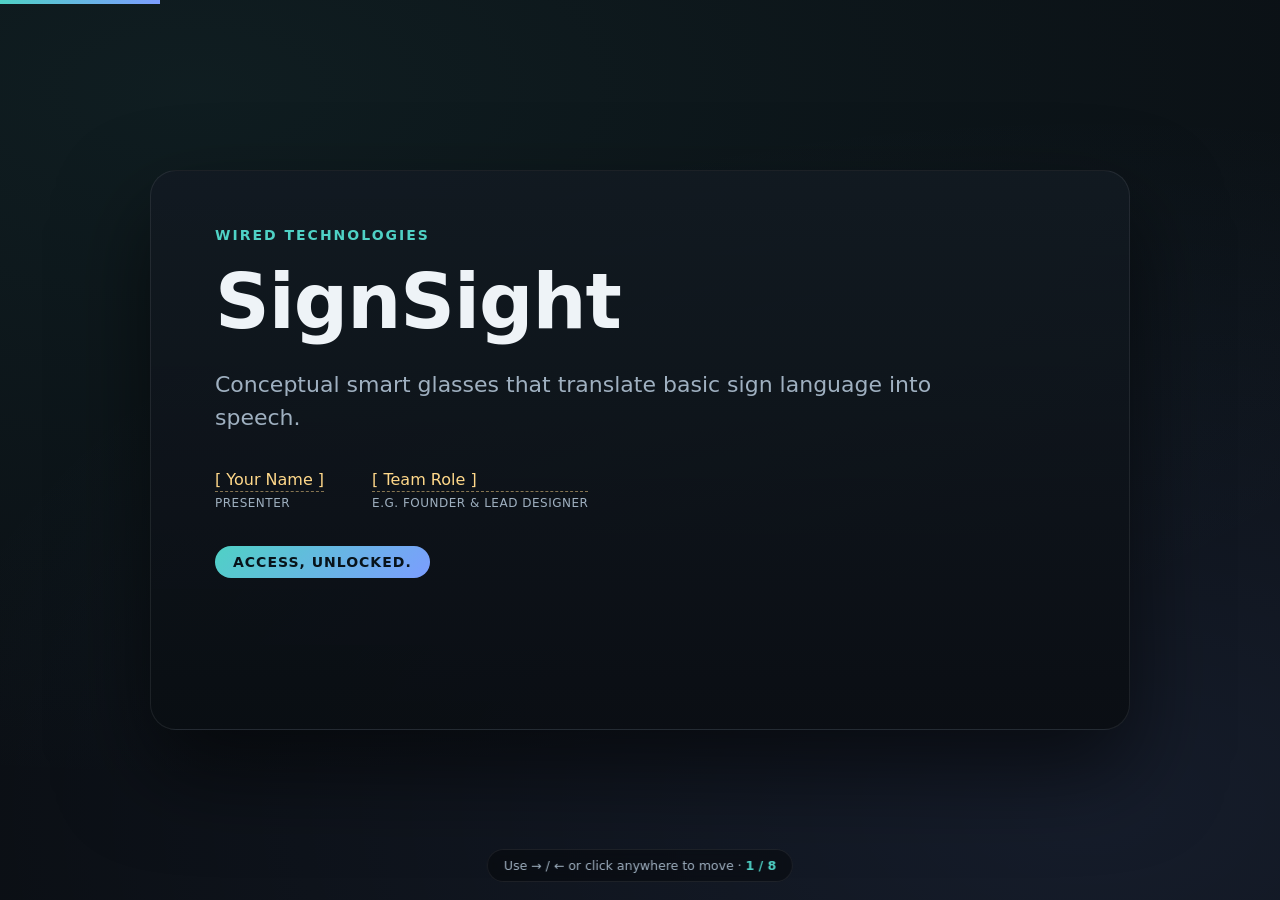
==== slides.html @ ff871e55 "updates" ====
<!DOCTYPE html>
<html lang="en">
<head>
<meta charset="UTF-8" />
<meta name="viewport" content="width=device-width, initial-scale=1.0, maximum-scale=1.0, user-scalable=no" />
<title>Wired Technologies — SignSight Pitch</title>
<link rel="stylesheet" href="style.css" />
</head>
<body>

  <div class="progress" id="progress"></div>
  <div class="nav-hint" id="navHint">Use → / ← or click anywhere to move · <span id="slideCount">1 / 8</span></div>

  <div class="viewport" id="viewport">
    <div class="canvas" id="canvas">

      <!-- 1. INTRODUCTION -->
      <section class="slide" data-scale="1" data-x="0" data-y="0">
        <div class="eyebrow">Wired Technologies</div>
        <h1>SignSight</h1>
        <p class="lead">Conceptual smart glasses that translate basic sign language into speech.</p>
        <div class="intro-meta">
          <div><span class="ph">[ Your Name ]</span><small>Presenter</small></div>
          <div><span class="ph">[ Team Role ]</span><small>e.g. Founder &amp; Lead Designer</small></div>
        </div>
        <div class="tag">Access, unlocked.</div>
      </section>

      <!-- 2. PROBLEM -->
      <section class="slide" data-scale="1.15" data-x="1500" data-y="-120">
        <div class="eyebrow">01 · Problem</div>
        <h2>Communication shouldn't be a barrier to learning.</h2>
        <p class="body">Deaf and hard-of-hearing learners face daily gaps in classrooms and public life — not because they lack ability, but because interpretation is scarce.</p>
        <div class="stat-grid">
          <div class="stat-card"><strong>430M</strong><span>people worldwide have disabling hearing loss (WHO)</span></div>
          <div class="stat-card"><strong>80%</strong><span>of school-age deaf children in low/middle-income countries are out of school</span></div>
          <div class="stat-card"><strong>&lt;3%</strong><span>of deaf children globally learn in a sign language they can use natively</span></div>
        </div>
      </section>

      <!-- 3. SOLUTION -->
      <section class="slide" data-scale="1.1" data-x="3100" data-y="140">
        <div class="eyebrow">02 · Solution</div>
        <h2>SignSight: glasses that listen with the eyes.</h2>
        <p class="body">A camera, on-device AI, and a bone-conduction speaker work together to recognise basic signs and speak them aloud in real time — no interpreter required for everyday phrases.</p>
        <ul class="pill-list">
          <li>Miniature camera</li>
          <li>On-device gesture AI</li>
          <li>Bone-conduction speech output</li>
          <li>Classroom &amp; everyday modes</li>
        </ul>
        <div class="proto-link">
          <div class="proto-card">
            <strong>Live interactive 3D prototype</strong>
            <p>See, rotate and demo the concept: <span class="ph">[ prototype URL / QR code here ]</span></p>
          </div>
        </div>
      </section>

      <!-- 4. MARKET -->
      <section class="slide" data-scale="1.15" data-x="4700" data-y="-160">
        <div class="eyebrow">03 · Market</div>
        <h2>A large, underserved population.</h2>
        <div class="stat-grid three">
          <div class="stat-card"><strong>70M</strong><span>Deaf people worldwide (WFD)</span></div>
          <div class="stat-card"><strong>34M</strong><span>children under 15 with disabling hearing loss</span></div>
          <div class="stat-card"><strong>300+</strong><span>distinct sign languages in use globally</span></div>
          <div class="stat-card"><strong>136M</strong><span>people with hearing loss in the WHO African Region</span></div>
          <div class="stat-card"><strong>80%+</strong><span>of deaf people live in developing countries</span></div>
          <div class="stat-card"><strong>3.8%</strong><span>of Namibia's population (~114,648 people) lives with a disability — 2023 Census</span></div>
        </div>
      </section>

      <!-- 5. CHALLENGE / IMPACT -->
      <section class="slide" data-scale="1.1" data-x="6300" data-y="180">
        <div class="eyebrow">04 · Challenge &amp; Impact</div>
        <h2>Namibia's access gap is real and measurable.</h2>
        <div class="two-col">
          <div>
            <h3>Friction today</h3>
            <ul class="check-list">
              <li>Only a handful of specialised schools (e.g. Eluwa Special School, Windhoek School for the Deaf)</li>
              <li>Severe shortage of qualified sign-language interpreters nationwide</li>
              <li>Mainstream classrooms often lack any interpretation support</li>
              <li>Public offices and services frequently inaccessible to Deaf Namibians</li>
            </ul>
          </div>
          <div>
            <h3>Value created</h3>
            <ul class="check-list positive">
              <li>Real-time basic communication without waiting for an interpreter</li>
              <li>Supports inclusion in mainstream classrooms, not just special schools</li>
              <li>Lowers the everyday cost of simple interactions (greetings, yes/no, help)</li>
              <li>Complements — never replaces — professional interpreters</li>
            </ul>
          </div>
        </div>
        <p class="tiny-note">~8,300 culturally Deaf Namibians are estimated to use Namibian Sign Language natively (some older estimates of hearing-impaired individuals exceed 20,000).</p>
      </section>

      <!-- 6. COMPETITIVE ADVANTAGE -->
      <section class="slide" data-scale="1.1" data-x="7900" data-y="-140">
        <div class="eyebrow">05 · Competitive Advantage</div>
        <h2>Why this approach wins.</h2>
        <div class="adv-grid">
          <div class="adv-card"><h3>On-device first</h3><p>Core recognition works offline — critical where connectivity is unreliable.</p></div>
          <div class="adv-card"><h3>Hardware-agnostic vocabulary</h3><p>Sign vocabularies can be updated per region/language without redesigning hardware.</p></div>
          <div class="adv-card"><h3>Discreet, wearable form</h3><p>Looks and wears like ordinary glasses — no stigma, no bulky external device.</p></div>
          <div class="adv-card"><h3>Built with local context</h3><p>Designed around Namibian Sign Language and classroom realities first, then scaled outward.</p></div>
        </div>
      </section>

      <!-- 7. TEAM -->
      <section class="slide" data-scale="1.1" data-x="9500" data-y="160">
        <div class="eyebrow">06 · Team</div>
        <h2>The people executing the mission.</h2>
        <div class="team-grid">
          <div class="team-card"><div class="avatar">?</div><strong class="ph">[ Name ]</strong><span class="ph">[ Role — e.g. Founder / CEO ]</span></div>
          <div class="team-card"><div class="avatar">?</div><strong class="ph">[ Name ]</strong><span class="ph">[ Role — e.g. Hardware Lead ]</span></div>
          <div class="team-card"><div class="avatar">?</div><strong class="ph">[ Name ]</strong><span class="ph">[ Role — e.g. AI / ML Lead ]</span></div>
          <div class="team-card"><div class="avatar">?</div><strong class="ph">[ Name ]</strong><span class="ph">[ Role — e.g. Education Partnerships ]</span></div>
        </div>
      </section>

      <!-- 8. ASK -->
      <section class="slide final" data-scale="1.2" data-x="11100" data-y="-100">
        <div class="eyebrow">07 · Ask</div>
        <h2>What we need to move faster.</h2>
        <div class="ask-grid">
          <div class="ask-card"><strong>Funding</strong><p>Seed support to build a working hardware prototype beyond this concept.</p></div>
          <div class="ask-card"><strong>Pilot schools</strong><p>2–3 Namibian classrooms to trial the concept with real learners and teachers.</p></div>
          <div class="ask-card"><strong>Technical collaborators</strong><p>Gesture-recognition / embedded-AI expertise to validate feasibility.</p></div>
          <div class="ask-card"><strong>Deaf community partnership</strong><p>Guidance from Deaf Namibians and interpreters to keep this respectful and useful.</p></div>
        </div>
        <div class="thanks">
          <h2>Thank you.</h2>
          <p class="ph">[ contact email / handle ]</p>
        </div>
      </section>

    </div>
  </div>

  <script src="script.js"></script>
</body>
</html>
---- style.css ----
:root{
  --accent: #4fd1c5;
  --accent-2: #7c9dff;
  --bg: #0a0e13;
  --panel: #121a22;
  --text: #eef3f7;
  --muted: #9fb0c0;
  --border: rgba(255,255,255,0.08);
}

*{box-sizing:border-box;}
html,body{
  margin:0; padding:0; width:100%; height:100%;
  background: var(--bg);
  color: var(--text);
  font-family: 'Segoe UI', system-ui, -apple-system, sans-serif;
  overflow:hidden;
}

.viewport{
  position:absolute; inset:0;
  overflow:hidden;
  perspective: 1600px;
  background:
    radial-gradient(1400px 700px at 15% 10%, rgba(79,209,197,0.08), transparent),
    radial-gradient(1200px 700px at 85% 90%, rgba(124,157,255,0.10), transparent),
    var(--bg);
  cursor: pointer;
}

.canvas{
  position:absolute;
  top:50%; left:50%;
  width:0; height:0;
  transform-style: preserve-3d;
  transition: transform 1.1s cubic-bezier(.65,0,.35,1);
  will-change: transform;
}

.slide{
  position:absolute;
  width: 980px;
  min-height: 560px;
  left:0; top:0;
  transform: translate(-50%,-50%);
  padding: 56px 64px;
  background: linear-gradient(180deg, rgba(18,26,34,0.9), rgba(10,14,19,0.94));
  border: 1px solid var(--border);
  border-radius: 26px;
  box-shadow: 0 40px 90px rgba(0,0,0,0.55);
  opacity: 0.25;
  transition: opacity .6s ease;
}
.slide.active{ opacity:1; }

.eyebrow{
  color: var(--accent);
  font-size: 14px;
  letter-spacing: 2px;
  text-transform: uppercase;
  font-weight:700;
  margin-bottom: 14px;
}

h1{ font-size: 76px; margin:0 0 14px; letter-spacing:-1px; }
h2{ font-size: 42px; margin:0 0 20px; letter-spacing:-0.5px; line-height:1.15; }
h3{ font-size: 18px; margin:0 0 8px; color: var(--accent); }

.lead{ font-size:22px; color:var(--muted); max-width:720px; line-height:1.5; }
.body{ font-size:19px; color:var(--muted); max-width:760px; line-height:1.6; margin-bottom:28px; }

.tag{
  margin-top:36px; display:inline-block;
  font-size:14px; letter-spacing:1px; text-transform:uppercase;
  color:#08131a; background: linear-gradient(135deg, var(--accent), var(--accent-2));
  padding:8px 18px; border-radius:999px; font-weight:700;
}

.intro-meta{ display:flex; gap:48px; margin-top:36px; }
.intro-meta div{ display:flex; flex-direction:column; gap:4px; }
.intro-meta small{ color:var(--muted); font-size:12px; text-transform:uppercase; letter-spacing:.5px; }

.ph{
  color:#ffd88a;
  border-bottom: 1px dashed rgba(255,216,138,0.5);
  padding-bottom:2px;
  font-style: normal;
}

.stat-grid{ display:grid; grid-template-columns: repeat(3,1fr); gap:18px; margin-top: 20px; }
.stat-grid.three{ grid-template-columns: repeat(3,1fr); }
.stat-card{
  background: rgba(255,255,255,0.03);
  border:1px solid var(--border);
  border-radius:16px;
  padding: 20px 16px;
  text-align:center;
}
.stat-card strong{ display:block; font-size:34px; color:var(--accent); margin-bottom:8px; }
.stat-card span{ font-size:13px; color:var(--muted); line-height:1.4; display:block; }

.pill-list{ list-style:none; display:flex; flex-wrap:wrap; gap:10px; padding:0; margin: 18px 0 26px; }
.pill-list li{
  background: rgba(79,209,197,0.12);
  border:1px solid rgba(79,209,197,0.35);
  color: var(--accent);
  padding: 8px 16px; border-radius:999px; font-size:14px; font-weight:600;
}

.proto-card{
  background: rgba(124,157,255,0.08);
  border:1px solid rgba(124,157,255,0.3);
  border-radius:16px; padding:18px 22px; max-width:640px;
}
.proto-card strong{ display:block; margin-bottom:6px; color: var(--accent-2); }
.proto-card p{ margin:0; color:var(--muted); font-size:14px; }

.two-col{ display:grid; grid-template-columns: 1fr 1fr; gap:36px; margin-top:8px; }
.check-list{ list-style:none; padding:0; margin:0; display:flex; flex-direction:column; gap:12px; }
.check-list li{
  font-size:14.5px; color:var(--muted); line-height:1.5;
  padding-left:22px; position:relative;
}
.check-list li::before{
  content:"–"; position:absolute; left:0; color: var(--accent-2);
}
.check-list.positive li::before{ content:"+"; color: var(--accent); }
.tiny-note{ margin-top:24px; font-size:12px; color:var(--muted); opacity:0.8; }

.adv-grid, .team-grid, .ask-grid{ display:grid; grid-template-columns: repeat(2,1fr); gap:18px; margin-top:10px; }
.adv-card, .ask-card{
  background: rgba(255,255,255,0.03); border:1px solid var(--border);
  border-radius:16px; padding:20px;
}
.adv-card p, .ask-card p{ margin:0; color:var(--muted); font-size:14px; line-height:1.5; }

.team-card{
  background: rgba(255,255,255,0.03); border:1px solid var(--border);
  border-radius:16px; padding:22px; text-align:center;
  display:flex; flex-direction:column; align-items:center; gap:6px;
}
.avatar{
  width:56px; height:56px; border-radius:50%;
  background: linear-gradient(135deg, var(--accent), var(--accent-2));
  color:#08131a; font-weight:800; font-size:22px;
  display:flex; align-items:center; justify-content:center; margin-bottom:8px;
}
.team-card span{ font-size:12.5px; color:var(--muted); }

.thanks{ margin-top:40px; padding-top:24px; border-top:1px dashed var(--border); }

/* progress + nav hint */
.progress{
  position:fixed; top:0; left:0; height:4px;
  background: linear-gradient(90deg, var(--accent), var(--accent-2));
  z-index:20; transition: width .5s ease; width: 12.5%;
}
.nav-hint{
  position:fixed; bottom:18px; left:50%; transform:translateX(-50%);
  font-size:12.5px; color:var(--muted);
  background: rgba(0,0,0,0.35); border:1px solid var(--border);
  padding:8px 16px; border-radius:999px; z-index:20;
  backdrop-filter: blur(6px);
  pointer-events:none;
}
#slideCount{ color: var(--accent); font-weight:600; }

@media (max-width: 1040px){
  .slide{ width: 90vw; padding:36px; }
  h1{ font-size:52px; } h2{ font-size:30px; }
  .stat-grid, .two-col, .adv-grid, .team-grid, .ask-grid{ grid-template-columns: 1fr; }
}
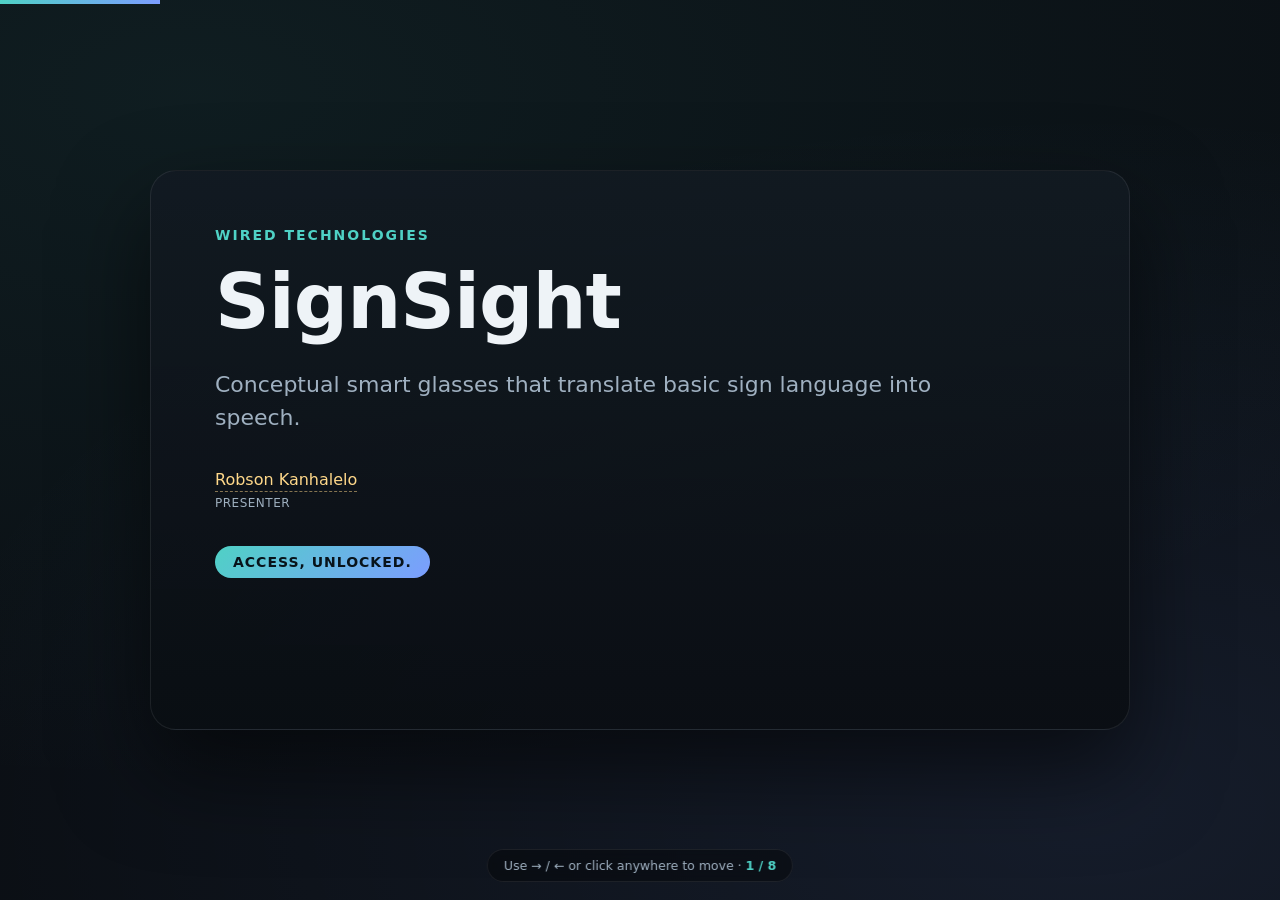
==== commit 2cc30fcd: "updates" ====
--- a/slides.html
+++ b/slides.html
@@ -20,8 +20,8 @@
         <h1>SignSight</h1>
         <p class="lead">Conceptual smart glasses that translate basic sign language into speech.</p>
         <div class="intro-meta">
-          <div><span class="ph">[ Your Name ]</span><small>Presenter</small></div>
-          <div><span class="ph">[ Team Role ]</span><small>e.g. Founder &amp; Lead Designer</small></div>
+          <div><span class="ph">Robson Kanhalelo</span><small>Presenter</small></div>
+          <!-- <div><span class="ph">[ Team Role ]</span><small>e.g. Founder &amp; Lead Designer</small></div> -->
         </div>
         <div class="tag">Access, unlocked.</div>
       </section>
@@ -52,7 +52,7 @@
         <div class="proto-link">
           <div class="proto-card">
             <strong>Live interactive 3D prototype</strong>
-            <p>See, rotate and demo the concept: <span class="ph">[ prototype URL / QR code here ]</span></p>
+            <p>See, rotate and demo the concept: <span class="ph"><a href="https://wiredtechnologies.netlify.app/" target="_blank">View Prototype</a></span></p>
           </div>
         </div>
       </section>
@@ -115,10 +115,10 @@
         <div class="eyebrow">06 · Team</div>
         <h2>The people executing the mission.</h2>
         <div class="team-grid">
-          <div class="team-card"><div class="avatar">?</div><strong class="ph">[ Name ]</strong><span class="ph">[ Role — e.g. Founder / CEO ]</span></div>
-          <div class="team-card"><div class="avatar">?</div><strong class="ph">[ Name ]</strong><span class="ph">[ Role — e.g. Hardware Lead ]</span></div>
-          <div class="team-card"><div class="avatar">?</div><strong class="ph">[ Name ]</strong><span class="ph">[ Role — e.g. AI / ML Lead ]</span></div>
-          <div class="team-card"><div class="avatar">?</div><strong class="ph">[ Name ]</strong><span class="ph">[ Role — e.g. Education Partnerships ]</span></div>
+          <div class="team-card"><div class="avatar">?</div><strong class="ph">Robson Kanhalelo</strong><span class="ph">Software Developer</span></div>
+          <div class="team-card"><div class="avatar">?</div><strong class="ph">Tjinae Jorokee</strong><span class="ph">Hardware Lead</span></div>
+          <div class="team-card"><div class="avatar">?</div><strong class="ph">Hamburee Varongera</strong><span class="ph">AI / ML Lead</span></div>
+          <div class="team-card"><div class="avatar">?</div><strong class="ph">Protasius Simpire</strong><span class="ph">Education Partnership</span></div>
         </div>
       </section>
 
